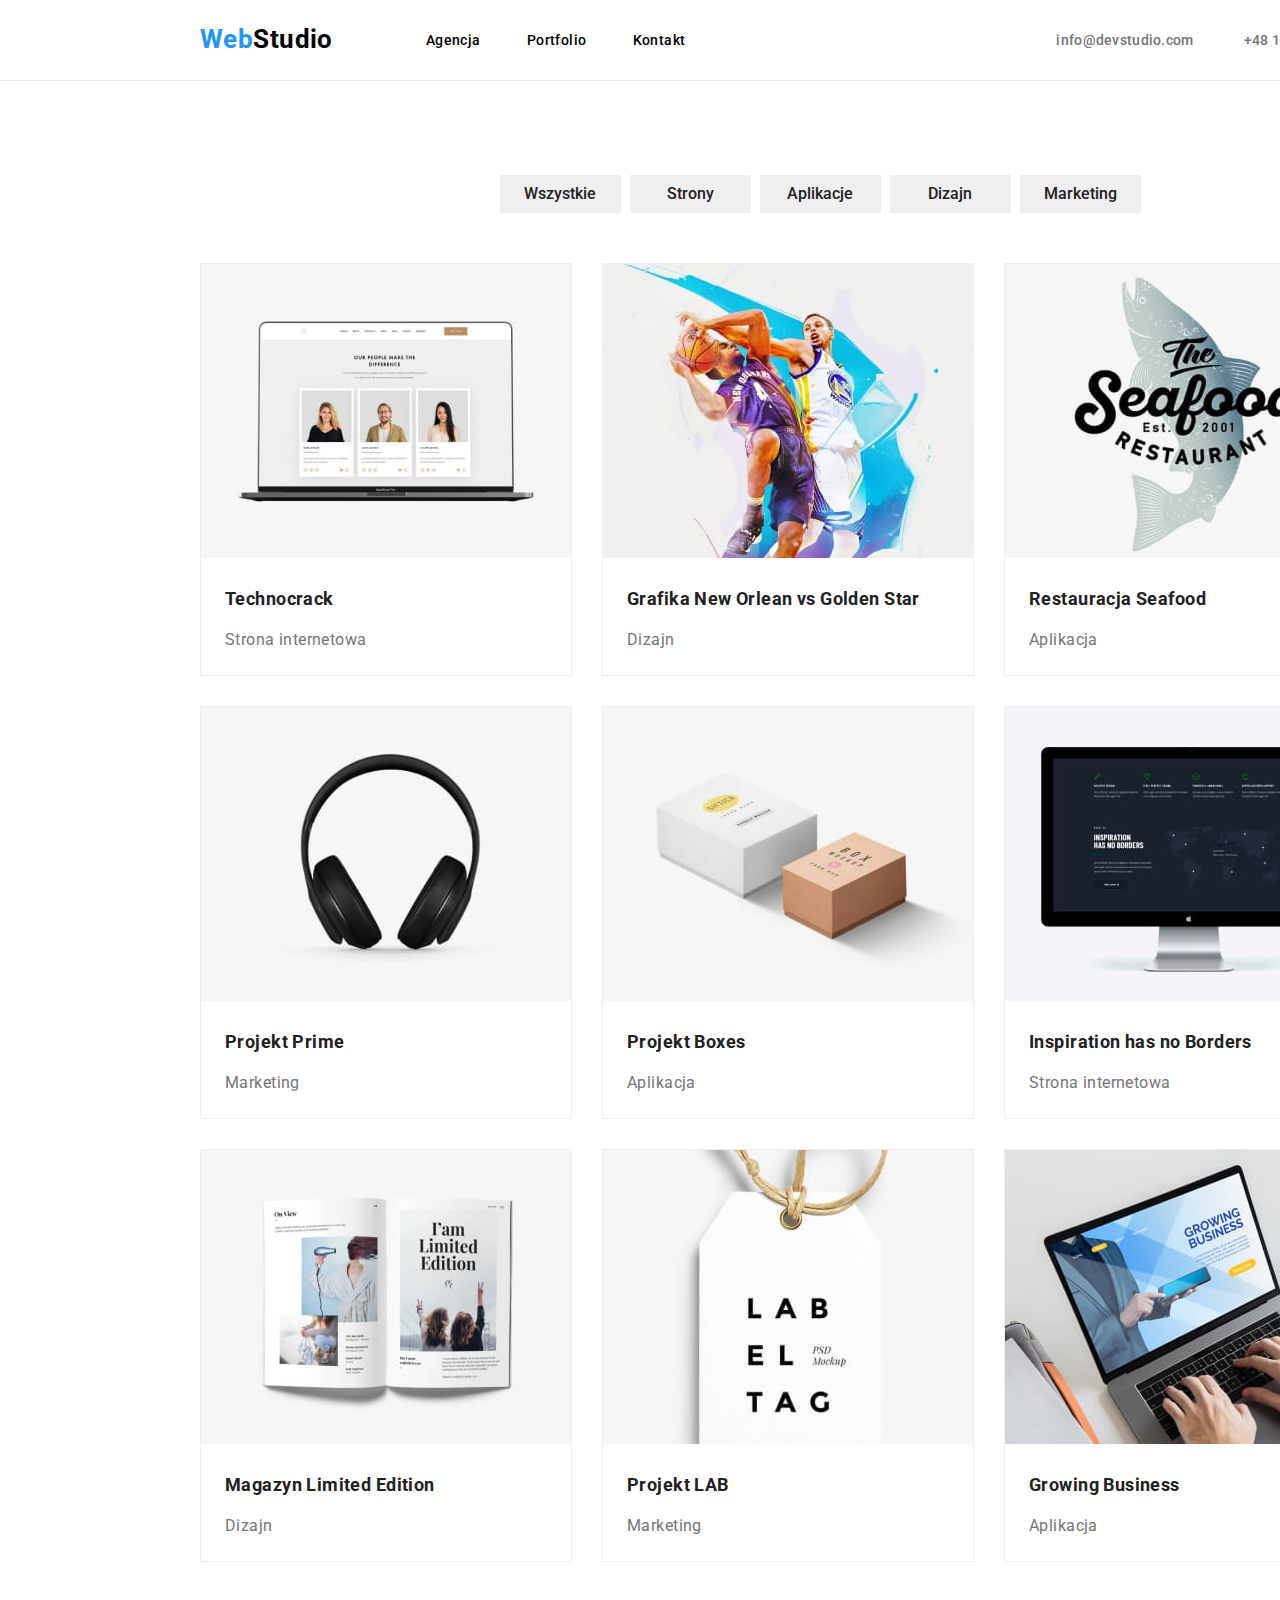
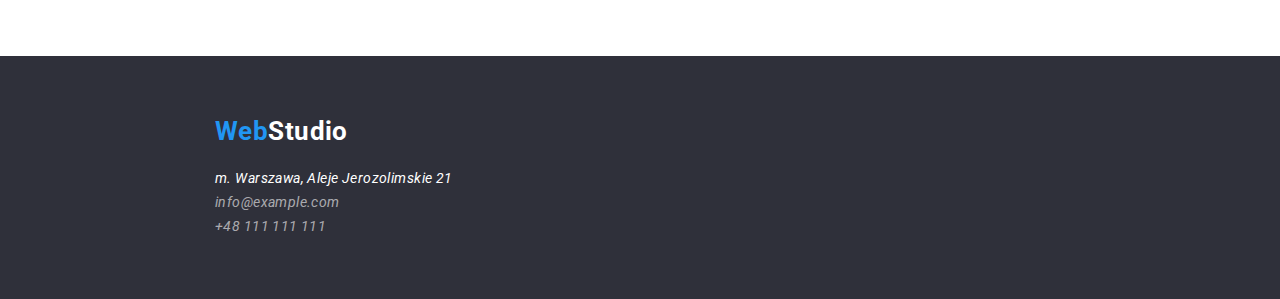
==== portfolio.html @ 660783c9 "1" ====
<!DOCTYPE html>
<html lang="en-pl">
  <head>
    <meta charset="UTF-8" />
    <meta http-equiv="X-UA-Compatible" content="IE=edge" />
    <meta name="viewport" content="width=device-width, initial-scale=1.0" />
    <title>Portfolio}</title>
    <link rel="stylesheet" href="./css/style.css" />
    <link rel="preconnect" href="https://fonts.googleapis.com" />
    <link rel="preconnect" href="https://fonts.gstatic.com" crossorigin />
    <link
      href="https://fonts.googleapis.com/css2?family=Raleway:wght@700&family=Roboto:wght@400;500;700;900&display=swap"
      rel="stylesheet"
    />
  </head>

  <body>
    <div class="wrapper">
      <div class="container">
        <header class="header">
          <a href="index.html" class="logo-style link-no-underline"
            ><span class="blue-text"> Web</span>Studio</a
          >
          <nav>
            <ul class="nav-list nav-style">
              <li>
                <a
                  href="./index.html"
                  class="link-style link-no-underline blue-text"
                  >Agencja</a
                >
              </li>
              <li>
                <a
                  href="./portfolio.html"
                  class="link-style link-no-underline blue-text"
                  >Portfolio</a
                >
              </li>
              <li>
                <a
                  href="/index.html"
                  class="link-style link-no-underline blue-text"
                  >Kontakt</a
                >
              </li>
            </ul>
          </nav>
          <ul class="nav-list nav-contacts">
            <li>
              <a
                href="mailto:info@devstudio.com"
                class="link-no-underline contact-link-style blue-text"
                >info@devstudio.com</a
              >
            </li>
            <li>
              <a
                href="tel:+48111111111"
                class="link-no-underline contact-link-style blue-text"
                >+48 111 111 111</a
              >
            </li>
          </ul>
        </header>
      </div>
      <div class="border-bottom"></div>
      <main>
        <section>
          <div class="container">
            <ul class="top-section-list">
              <li>
                <button type="button" class="btn-portfolio blue-background">
                  Wszystkie
                </button>
              </li>
              <li>
                <button type="button" class="btn-portfolio blue-background">
                  Strony
                </button>
              </li>
              <li>
                <button type="button" class="btn-portfolio blue-background">
                  Aplikacje
                </button>
              </li>
              <li>
                <button type="button" class="btn-portfolio blue-background">
                  Dizajn
                </button>
              </li>
              <li>
                <button type="button" class="btn-portfolio blue-background">
                  Marketing
                </button>
              </li>
            </ul>
            <ul class="projects-list">
              <li class="border">
                <img
                  src="images/portfolio/portfolio1.jpg"
                  alt="Technocrack"
                  width="370"
                  height="294"
                />
                <h5 class="projects-title">Technocrack</h5>
                <p class="projects-subtitle">Strona internetowa</p>
              </li>
              <li class="border">
                <img
                  src="images/portfolio/portfolio2.jpg"
                  alt="Grafika New Orlean vs Golden Star"
                  width="370"
                  height="294"
                />
                <h5 class="projects-title">
                  Grafika New Orlean vs Golden Star
                </h5>
                <p class="projects-subtitle">Dizajn</p>
              </li>
              <li class="border">
                <img
                  src="images/portfolio/portfolio3.jpg"
                  alt="Restauracja Seafood"
                  width="370"
                  height="294"
                />
                <h5 class="projects-title">Restauracja Seafood</h5>
                <p class="projects-subtitle">Aplikacja</p>
              </li>
              <li class="border">
                <img
                  src="images/portfolio/portfolio4.jpg"
                  alt="Projekt Prime"
                  width="370"
                  height="294"
                />
                <h5 class="projects-title">Projekt Prime</h5>
                <p class="projects-subtitle">Marketing</p>
              </li>
              <li class="border">
                <img
                  src="images/portfolio/portfolio5.jpg"
                  alt="Projekt Boxes"
                  width="370"
                  height="294"
                />
                <h5 class="projects-title">Projekt Boxes</h5>
                <p class="projects-subtitle">Aplikacja</p>
              </li>
              <li class="border">
                <img
                  src="images/portfolio/portfolio6.jpg"
                  alt="Inspiration has no Borders"
                  width="370"
                  height="294"
                />
                <h5 class="projects-title">Inspiration has no Borders</h5>
                <p class="projects-subtitle">Strona internetowa</p>
              </li>
              <li class="border">
                <img
                  src="images/portfolio/portfolio7.jpg"
                  alt="Magazyn Limited Edition"
                  width="370"
                  height="294"
                />
                <h5 class="projects-title">Magazyn Limited Edition</h5>
                <p class="projects-subtitle">Dizajn</p>
              </li>
              <li class="border">
                <img
                  src="images/portfolio/portfolio8.jpg"
                  alt="Projekt LAB"
                  width="370"
                  height="294"
                />
                <h5 class="projects-title">Projekt LAB</h5>
                <p class="projects-subtitle">Marketing</p>
              </li>
              <li class="border">
                <img
                  src="images/portfolio/portfolio9.jpg"
                  alt="Growing Business"
                  width="370"
                  height="294"
                />
                <h5 class="projects-title">Growing Business</h5>
                <p class="projects-subtitle">Aplikacja</p>
              </li>
            </ul>
          </div>
        </section>
      </main>
      <footer class="footer">
        <div class="container footer-box">
          <a
            href="./index.html"
            class="footer-logo link-no-underline logo-white"
            ><span class="blue-text"> Web</span>Studio</a
          >
          <address>
            <ul class="footer-list no-margin no-padding">
              <li>
                <p class="address-text">m. Warszawa, Aleje Jerozolimskie 21</p>
              </li>
              <li>
                <a
                  href="mailto:info@example.com"
                  class="address-link link-no-underline blue-text"
                  >info@example.com</a
                >
              </li>
              <li>
                <a
                  href="tel:+48111111111"
                  class="address-link link-no-underline blue-text"
                  >+48 111 111 111</a
                >
              </li>
            </ul>
          </address>
        </div>
      </footer>
    </div>
  </body>
</html>
---- css/style.css ----
:root {
  --white: #fff;
  --black: #000;
  --blue: #2196f3;
  --darkgrey: #2f303a;
  --grey: #757575;
  --lightgrey: #e5e5e5;
  --lightcream: #ececec;
  --notblack: #212121;
  --notwhite: #f5f4fa;
  --footerlinks: #ffffff99;
  --productborder: #eeeeee;
  --background: #2f303a66;
}
/* global */
body {
  font-family: "Roboto", "Raleway", sans-serif;
  color: var(--grey);
  background-color: var(--lightgrey);
  font-size: 14px;
  letter-spacing: 0.03em;
  margin: 0;
  padding: 0;
}
.blue-text:hover,
.blue-text:focus {
  color: var(--blue);
}
.container {
  width: 1200px;
  margin: 0 auto;
}
.wrapper {
  background-color: var(--white);
  width: 1600px;
  margin: 0 auto;
}
section {
  padding: 94px 0 94px 0;
}
.no-margin {
  margin: 0;
}
.no-padding {
  padding: 0;
}
/* header */
.header {
  display: flex;
  flex-direction: row;
  align-items: center;
  gap: 93px;
}
.border-bottom {
  border-bottom: 1px solid var(--lightcream);
}
.logo-style {
  font-weight: 700;
  font-size: 26px;
  line-height: 1.193;
  color: var(--black);
  padding: 24px 0 25px 0;
}
.blue-text {
  color: var(--blue);
}
.link-no-underline {
  text-decoration: none;
}
.link-style {
  color: var(--black);
  font-weight: 500;
  font-size: 14px;
  line-height: 1.172;
}
.nav-list {
  list-style: none;
  display: flex;
  flex-direction: row;
  padding: 32px 0;
  margin: 0;
}
.nav-style {
  gap: 46px;
}
.nav-contacts {
  padding: 0 0 0 278px;
  gap: 50px;
}
.contact-link-style {
  font-weight: 500;
  color: var(--grey);
  letter-spacing: 0.02em;
}
/* top-section */
.top-section-text {
  color: var(--white);
  font-weight: 900;
  font-size: 44px;
  line-height: 1.365;
  text-align: center;
  padding: 0 0 30px 0;
  margin: 0;
}
.top-section {
  background-color: var(--darkgrey);
  display: flex;
  flex-direction: column;
  align-items: center;
  justify-content: center;
  padding: 200px 0;
  width: 100%;
}
.top-section-btn {
  color: var(--white);
  font-weight: 700;
  font-size: 16px;
  line-height: 1.88;
  background-color: var(--blue);
  border-style: none;
  box-shadow: 0px 4px 4px rgba(0, 0, 0, 0.15);
  border-radius: 4px;
  cursor: pointer;
  width: 200px;
  height: 50px;
}
/* top section portfolio */
.top-section-list {
  list-style: none;
  display: flex;
  flex-direction: row;
  justify-content: center;
  gap: 9px;
  margin-bottom: 50px;
  margin-top: 0;
}
.btn-portfolio {
  color: var(--notblack);
  font-weight: 500;
  font-size: 16px;
  line-height: 1.625;
  cursor: pointer;
  border-style: none;
  width: 121px;
  height: 38px;
  font-family: "roboto";
  padding: 6px 22px;
}
.blue-background:hover {
  background-color: var(--blue);
  color: var(--white);

  box-shadow: 0px 3px 1px rgba(0, 0, 0, 0.1), 0px 1px 2px rgba(0, 0, 0, 0.08),
    0px 2px 2px rgba(0, 0, 0, 0.12);

  border-radius: 4px;
}
/* hmm?? */
/* portfolio projects */
.projects-list {
  list-style: none;
  display: flex;
  flex-wrap: wrap;
  margin: 0;
  padding: 0;
  gap: 30px;
}
.border {
  border: 1px solid var(--productborder);
}
.projects-title {
  font-family: "Roboto";
  color: var(--notblack);
  font-weight: 700;
  font-size: 18px;
  line-height: 2;
  padding: 20px 24px 4px;
  margin: 0;
}
.projects-subtitle {
  color: var(--grey);
  font-size: 16px;
  line-height: 1.875;
  padding: 4px 24px 20px 24px;
  margin: 0;
}
/* speciality */
.speciality-header {
  color: var(--notblack);
  font-weight: 700;
  font-size: 14px;
  line-height: 1.143;
}
.speciality-text {
  color: var(--grey);
  font-size: 14px;
  line-height: 1.72;
  width: 270px;
  height: 75px;
}
.speciality-list {
  list-style: none;
  display: flex;
  flex-direction: row;
  margin: 94px 0 0 0;
  gap: 30px;
  justify-content: center;
}
/* service */
.service-header {
  color: var(--notblack);
  font-weight: 700;
  font-size: 36px;
  line-height: 1.172;
  text-align: center;
  letter-spacing: 0.03em;
  margin: 0 0 50px 0;
}
.service-list {
  list-style: none;
  display: flex;
  flex-direction: row;
  justify-content: center;
  gap: 0 30px;
}
/* team */
.team-header {
  color: var(--notblack);
  font-weight: 700;
  font-size: 36px;
  line-height: 1.166;
  text-align: center;
  padding: 0 0 50px 0;
}
.team-box {
  background-color: var(--notwhite);
}
.team-list {
  list-style: none;
  display: flex;
  flex-direction: row;
  gap: 30px;
  justify-content: center;
}
.team-card {
  background: var(--white);
  box-shadow: 0px 1px 3px rgba(0, 0, 0, 0.12), 0px 1px 1px rgba(0, 0, 0, 0.14),
    0px 2px 1px rgba(0, 0, 0, 0.2);
  border-radius: 0px 0px 4px 4px;
  margin: 0;
  align-items: center;
  text-align: center;
  justify-content: center;
}

.team-card-name {
  color: var(--notblack);
  font-weight: 500;
  font-size: 16px;
  line-height: 1.19;
  margin: 30px 0 10px 0;
}
.team-card-profession {
  color: var(--grey);
  font-size: 16px;
  line-height: 1.19;
  padding: 0 0 30px 0;
  margin: 0;
}
/* footer */
.footer {
  width: 100%;
  background-color: var(--darkgrey);
  padding: 60px 0;
}
.footer-box {
  margin-left: 215px;
}
.logo-white {
  color: var(--white);
}
.footer-logo {
  color: var(--white);
  font-weight: 700;
  font-size: 26px;
  line-height: 1.193;
}
.footer-list {
  list-style: none;
  display: flex;
  flex-direction: column;
}
.address-text {
  color: var(--white);
  font-size: 14px;
  line-height: 1.71;
  margin: 0 auto;
  padding: 20px 0 0 0;
}
.address-link {
  color: var(--footerlinks);
  font-size: 14px;
  line-height: 1.71;
  padding: 9px 0;
}
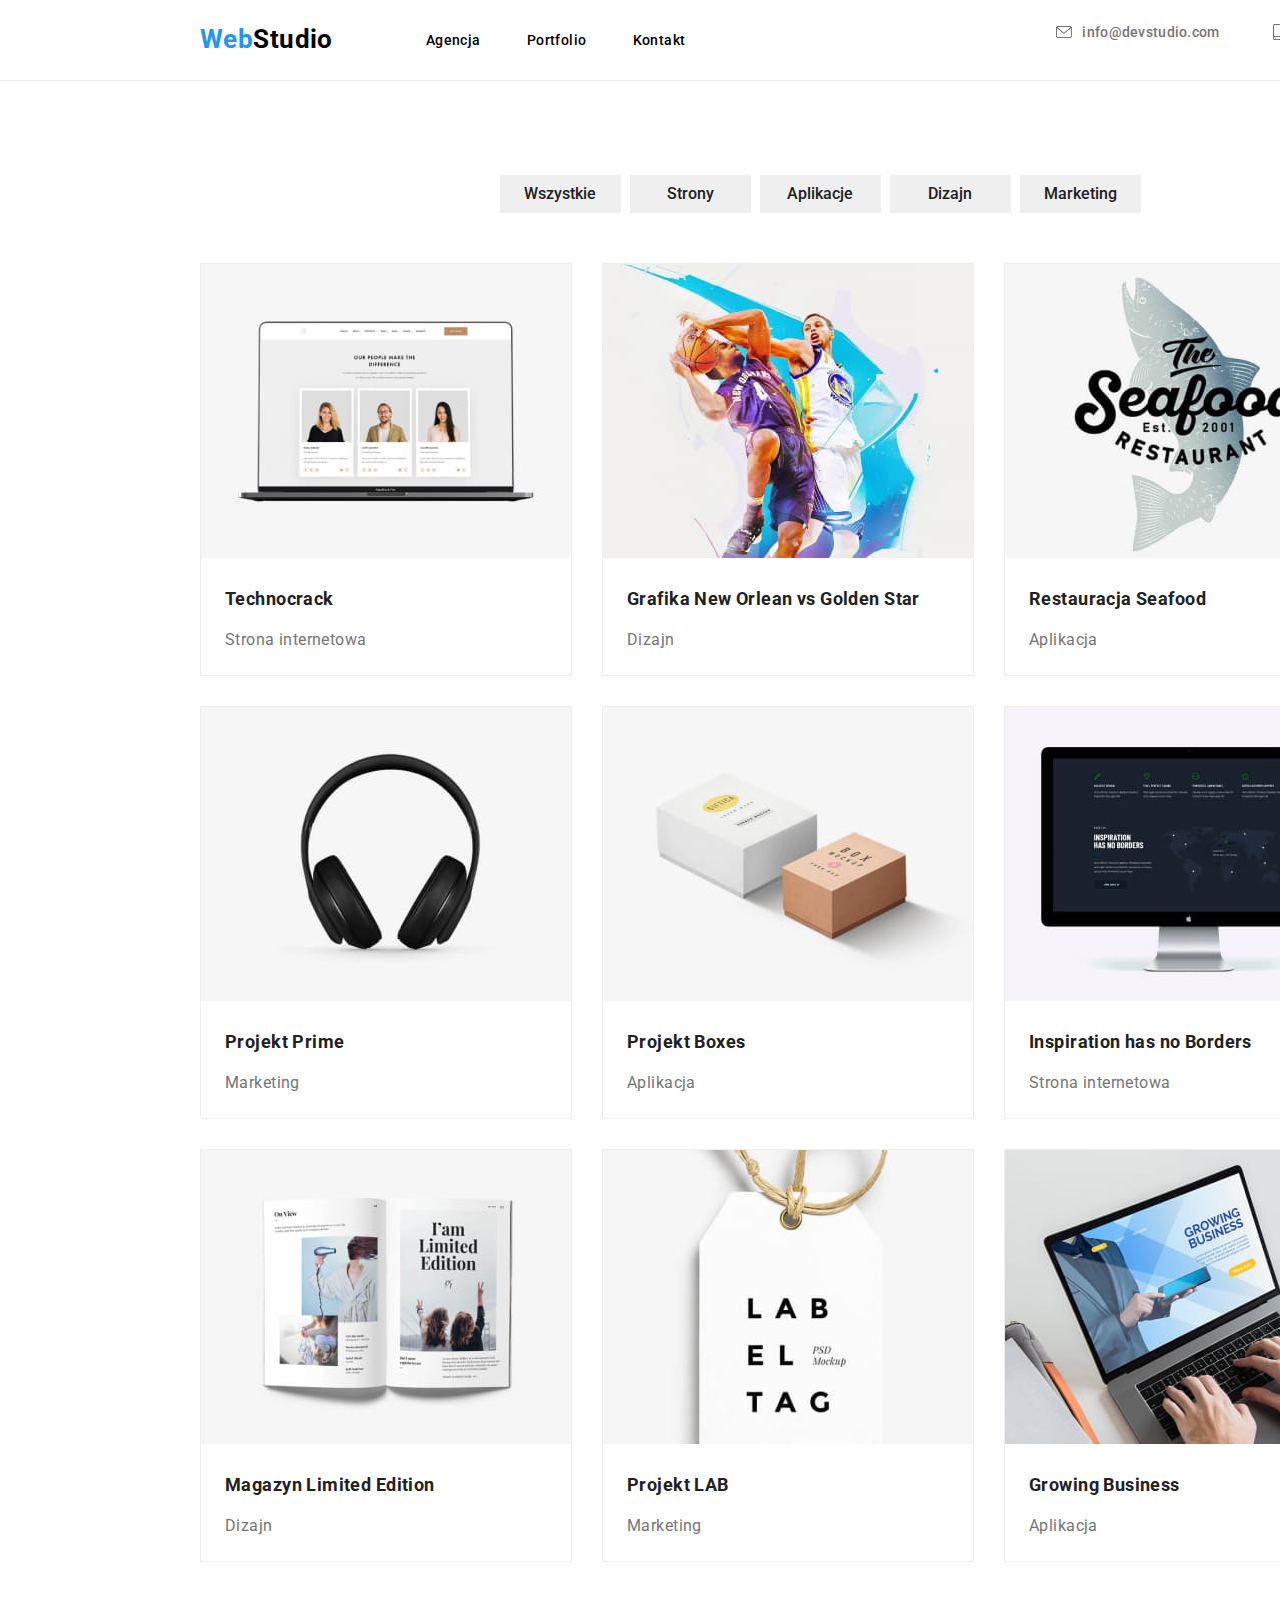
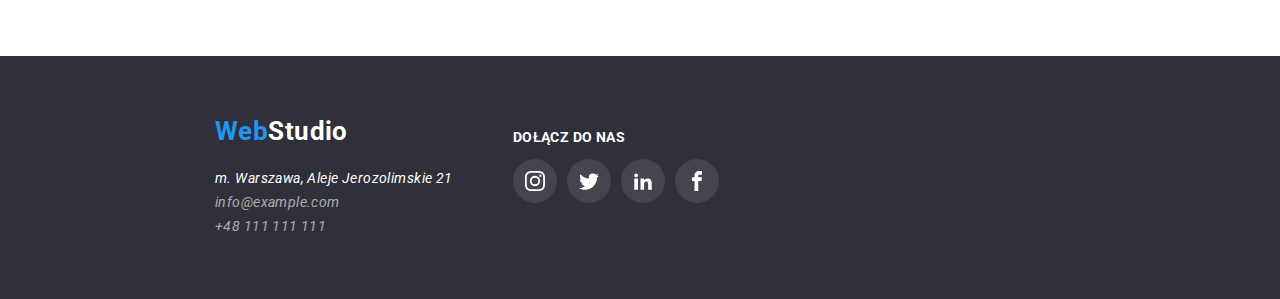
==== commit 8b6996e1: "ahhhh" ====
--- a/portfolio.html
+++ b/portfolio.html
@@ -51,14 +51,30 @@
               <a
                 href="mailto:info@devstudio.com"
                 class="link-no-underline contact-link-style blue-text"
-                >info@devstudio.com</a
+                ><svg class="icon-nav">
+                  <use
+                    xlink:href="./images/icons.svg#envelope"
+                    width="16"
+                    height="12"
+                    y="2"
+                  ></use>
+                </svg>
+                info@devstudio.com</a
               >
             </li>
             <li>
               <a
                 href="tel:+48111111111"
                 class="link-no-underline contact-link-style blue-text"
-                >+48 111 111 111</a
+                ><svg class="icon-nav">
+                  <use
+                    xlink:href="./images/icons.svg#smartphone"
+                    width="10"
+                    height="16"
+                    x="3"
+                  ></use>
+                </svg>
+                +48 111 111 111</a
               >
             </li>
           </ul>
@@ -193,7 +209,7 @@
         </section>
       </main>
       <footer class="footer">
-        <div class="container footer-box">
+        <div class="footer-box">
           <a
             href="./index.html"
             class="footer-logo link-no-underline logo-white"
@@ -221,6 +237,47 @@
             </ul>
           </address>
         </div>
+        <div>
+          <p class="join">Dołącz do nas</p>
+          <div class="social-row">
+            <svg class="icon social-item-footer">
+              <use
+                xlink:href="./images/icons.svg#instagram"
+                width="20"
+                height="20"
+                x="12"
+                y="12"
+              ></use>
+            </svg>
+            <svg class="icon social-item-footer">
+              <use
+                xlink:href="./images/icons.svg#twitter"
+                width="20"
+                height="20"
+                x="12"
+                y="12"
+              ></use>
+            </svg>
+            <svg class="icon social-item-footer">
+              <use
+                xlink:href="./images/icons.svg#linkedin"
+                width="20"
+                height="20"
+                x="12"
+                y="12"
+              ></use>
+            </svg>
+            <svg class="icon social-item-footer">
+              <use
+                xlink:href="./images/icons.svg#facebook"
+                width="20"
+                height="20"
+                x="12"
+                y="12"
+              ></use>
+            </svg>
+          </div>
+        </div>
       </footer>
     </div>
   </body>
--- a/css/style.css
+++ b/css/style.css
@@ -11,6 +11,7 @@
   --footerlinks: #ffffff99;
   --productborder: #eeeeee;
   --background: #2f303a66;
+  --social: #afb1b8;
 }
 /* global */
 body {
@@ -25,6 +26,7 @@
 .blue-text:hover,
 .blue-text:focus {
   color: var(--blue);
+  fill: var(--blue);
 }
 .container {
   width: 1200px;
@@ -88,9 +90,14 @@
   gap: 50px;
 }
 .contact-link-style {
+  display: flex;
+  flex-direction: row;
+  color: var(--grey);
+  fill: var(--grey);
   font-weight: 500;
   color: var(--grey);
   letter-spacing: 0.02em;
+  gap: 10px;
 }
 /* top-section */
 .top-section-text {
@@ -99,6 +106,7 @@
   font-size: 44px;
   line-height: 1.365;
   text-align: center;
+  letter-spacing: 0.06em;
   padding: 0 0 30px 0;
   margin: 0;
 }
@@ -108,8 +116,11 @@
   flex-direction: column;
   align-items: center;
   justify-content: center;
-  padding: 200px 0;
+  gap: 30px;
   width: 100%;
+  height: 600px;
+  background: rgba(47, 48, 58, 40%) url(/images/bg.jpg);
+  background-blend-mode: darken;
 }
 .top-section-btn {
   color: var(--white);
@@ -269,9 +280,19 @@
 }
 /* footer */
 .footer {
-  width: 100%;
+  display: flex;
+  flex-direction: row;
+  gap: 60px;
   background-color: var(--darkgrey);
   padding: 60px 0;
+}
+.join {
+  font-family: "Roboto";
+  font-weight: 700;
+  line-height: 1.02;
+  color: var(--white);
+  letter-spacing: 3%;
+  text-transform: uppercase;
 }
 .footer-box {
   margin-left: 215px;
@@ -303,3 +324,73 @@
   line-height: 1.71;
   padding: 9px 0;
 }
+/* icons */
+.icon-nav {
+  width: 16px;
+  height: 16px;
+}
+.logo-box {
+  background-color: var(--notwhite);
+}
+.logo-item {
+  margin: 0;
+  padding: 25px 100px;
+}
+.social-box {
+  margin: 0 32px 18px 32px;
+  list-style: none;
+  display: flex;
+  flex-direction: row;
+  justify-content: center;
+}
+.social-row {
+  display: flex;
+  justify-content: center;
+  padding-bottom: 30px;
+  gap: 10px;
+}
+.icon {
+  cursor: pointer;
+}
+.social-item {
+  width: 44px;
+  height: 44px;
+  border: none;
+  border-radius: 50%;
+  fill: var(--social);
+}
+.social-item-footer {
+  width: 44px;
+  height: 44px;
+  border: none;
+  border-radius: 50%;
+  fill: var(--white);
+  background-color: #ffffff1a;
+}
+.social-item:hover,
+.social-item:focus {
+  background-color: var(--blue);
+  fill: var(--white);
+}
+.social-item-footer:hover,
+.social-item-footer:focus {
+  background-color: var(--blue);
+  fill: var(--white);
+}
+.clients-row {
+  list-style: none;
+  display: flex;
+  flex-direction: row;
+  gap: 30px;
+}
+.client {
+  width: 170px;
+  height: 92px;
+  border: 1px solid var(--social);
+  border-radius: 4px;
+  fill: var(--social);
+}
+.client:hover {
+  fill: var(--blue);
+  border-color: var(--blue);
+}
